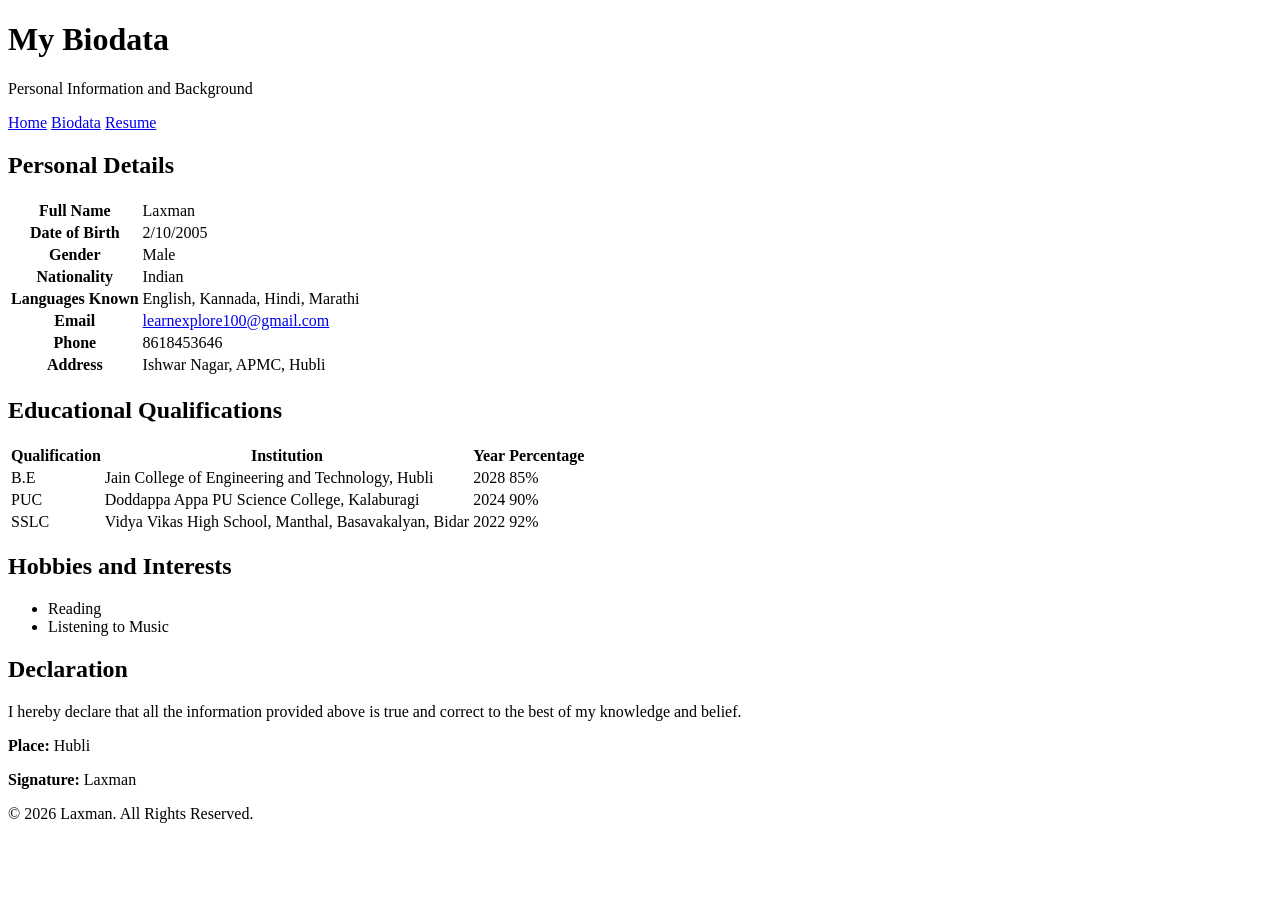
==== biodata.html @ 60fd4773 "Rename Biodata.html to biodata.html" ====
<!DOCTYPE html>
<html lang="en">
<head>
    <meta charset="UTF-8">
    <meta name="viewport" content="width=device-width, initial-scale=1.0">

    <title>Laxman | Biodata</title>

    <link rel="stylesheet" href="style.css">

    <script src="https://code.jquery.com/jquery-3.7.1.min.js"></script>
    <script src="script.js" defer></script>
</head>

<body>

    <header>
        <h1>My Biodata</h1>
        <p>Personal Information and Background</p>
    </header>

    <nav>
        <a href="index.html">Home</a>
        <a href="biodata.html" class="active">Biodata</a>
        <a href="resume.html">Resume</a>
    </nav>

    <main class="container">

        <!-- Personal Details -->

        <section class="content-box">

            <h2>Personal Details</h2>

            <table>
                <tr>
                    <th>Full Name</th>
                    <td>Laxman</td>
                </tr>

                <tr>
                    <th>Date of Birth</th>
                    <td>2/10/2005</td>
                </tr>

                <tr>
                    <th>Gender</th>
                    <td>Male</td>
                </tr>

                <tr>
                    <th>Nationality</th>
                    <td>Indian</td>
                </tr>

                <tr>
                    <th>Languages Known</th>
                    <td>English, Kannada, Hindi, Marathi</td>
                </tr>

                <tr>
                    <th>Email</th>
                    <td>
                        <a href="mailto:learnexplore100@gmail.com">
                            learnexplore100@gmail.com
                        </a>
                    </td>
                </tr>

                <tr>
                    <th>Phone</th>
                    <td>8618453646</td>
                </tr>

                <tr>
                    <th>Address</th>
                    <td>Ishwar Nagar, APMC, Hubli</td>
                </tr>
            </table>

        </section>

        <!-- Educational Details -->

        <section class="content-box">

            <h2>Educational Qualifications</h2>

            <table>
                <tr>
                    <th>Qualification</th>
                    <th>Institution</th>
                    <th>Year</th>
                    <th>Percentage</th>
                </tr>

                <tr>
                    <td>B.E</td>
                    <td>
                        Jain College of Engineering and
                        Technology, Hubli
                    </td>
                    <td>2028</td>
                    <td>85%</td>
                </tr>

                <tr>
                    <td>PUC</td>
                    <td>
                        Doddappa Appa PU Science College,
                        Kalaburagi
                    </td>
                    <td>2024</td>
                    <td>90%</td>
                </tr>

                <tr>
                    <td>SSLC</td>
                    <td>
                        Vidya Vikas High School,
                        Manthal, Basavakalyan, Bidar
                    </td>
                    <td>2022</td>
                    <td>92%</td>
                </tr>
            </table>

        </section>

        <!-- Hobbies -->

        <section class="content-box">

            <h2>Hobbies and Interests</h2>

            <ul>
                <li>Reading</li>
                <li>Listening to Music</li>
            </ul>

        </section>

        <!-- Declaration -->

        <section class="content-box">

            <h2>Declaration</h2>

            <p>
                I hereby declare that all the information
                provided above is true and correct to the
                best of my knowledge and belief.
            </p>

            <div class="signature">
                <p><strong>Place:</strong> Hubli</p>
                <p><strong>Signature:</strong> Laxman</p>
            </div>

        </section>

    </main>

    <footer>
        <p>&copy; 2026 Laxman. All Rights Reserved.</p>
    </footer>

</body>
</html>
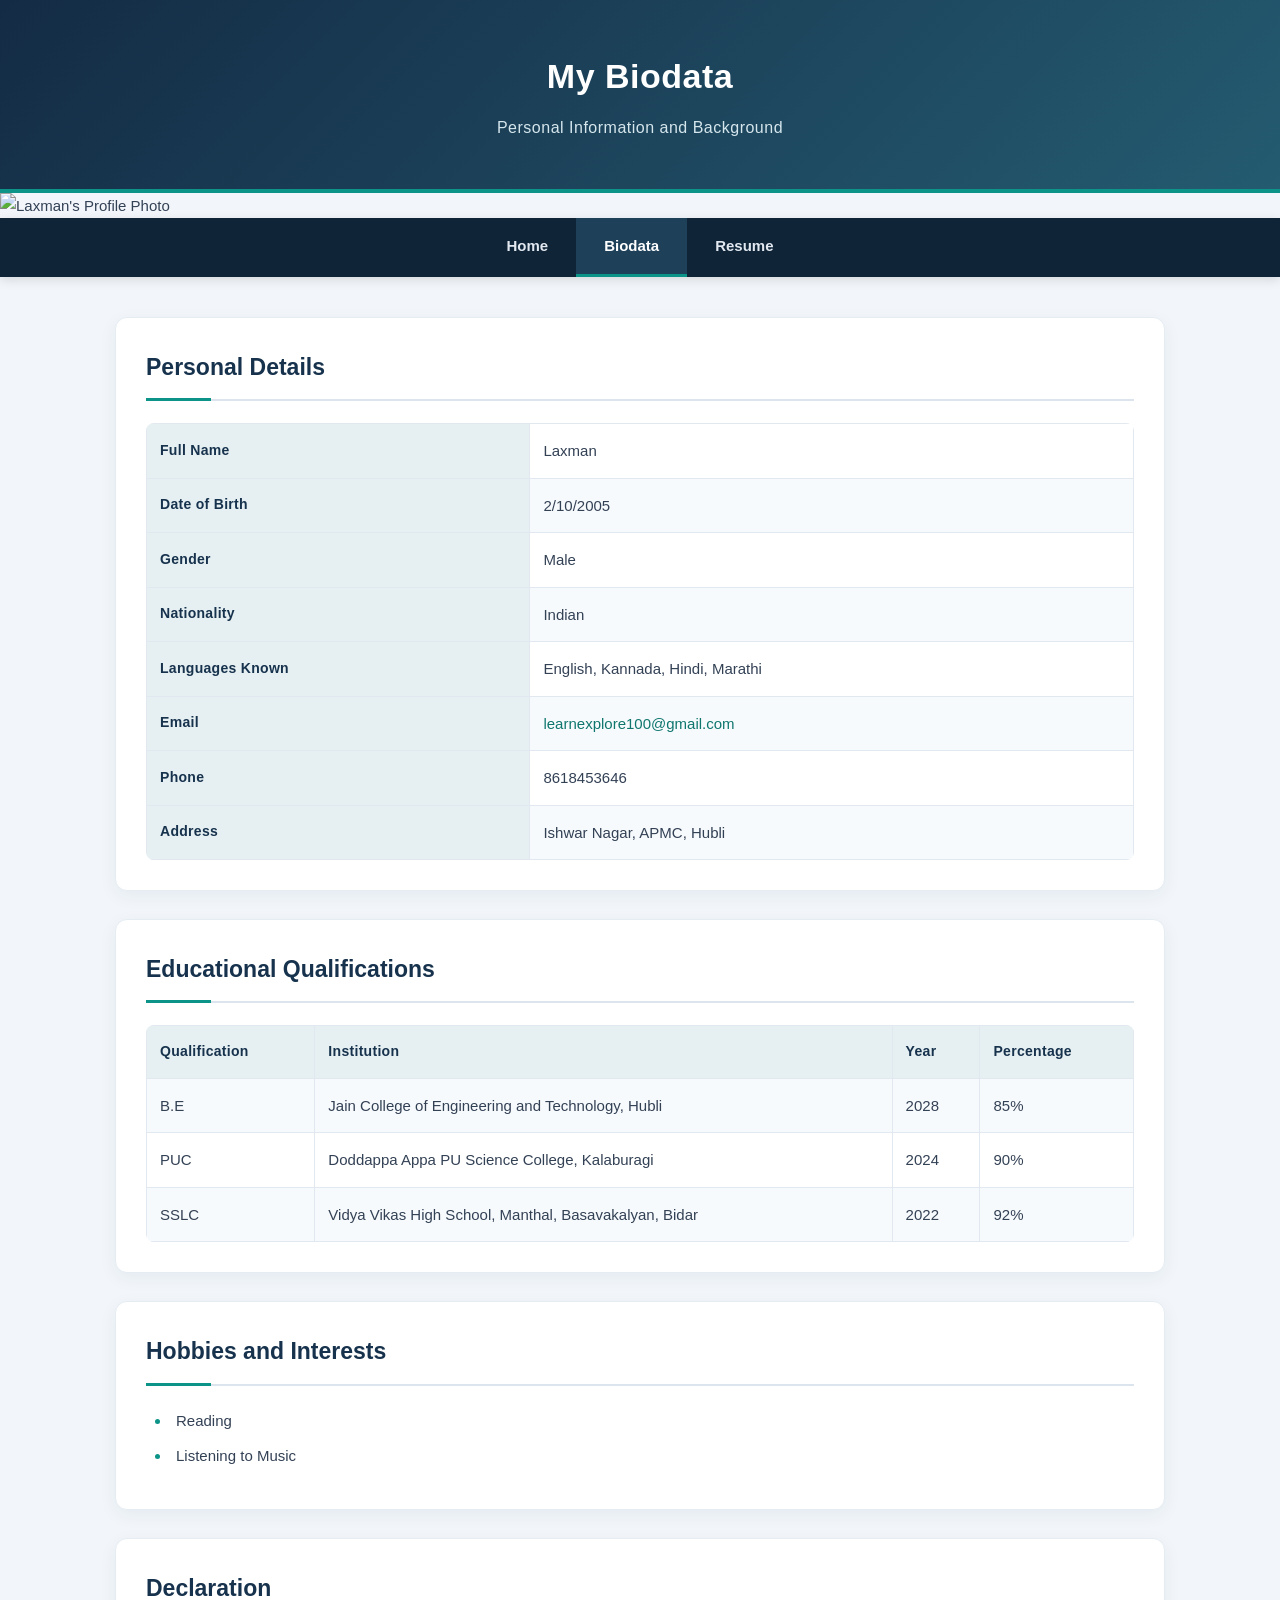
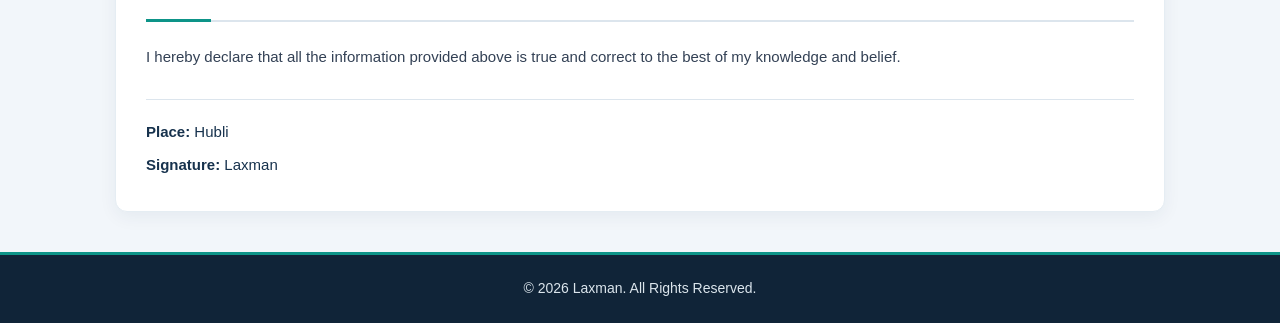
==== commit 3ee75676: "Add profile photo section to biodata.html Added a profile photo section to the biodata page." ====
--- a/biodata.html
+++ b/biodata.html
@@ -19,6 +19,11 @@
         <h1>My Biodata</h1>
         <p>Personal Information and Background</p>
     </header>
+
+    <!-- Profile Photo -->
+    <div class="profile-photo-container">
+        <img src="photo.jpg" alt="Laxman's Profile Photo" class="profile-photo">
+    </div>
 
     <nav>
         <a href="index.html">Home</a>
--- a/style.css
+++ b/style.css
@@ -0,0 +1,670 @@
+
+/* ==========================================
+   1. GLOBAL STYLING
+========================================== */
+
+* {
+    margin: 0;
+    padding: 0;
+    box-sizing: border-box;
+}
+
+:root {
+    --primary: #17324d;
+    --secondary: #245b70;
+    --accent: #0d9488;
+    --accent-light: #ccfbf1;
+    --background: #f2f6fa;
+    --white: #ffffff;
+    --text: #334155;
+    --muted: #64748b;
+    --border: #dce5ed;
+    --soft-blue: #eaf1f7;
+}
+
+body {
+    font-family: 'Segoe UI', Arial, sans-serif;
+    background: var(--background);
+    color: var(--text);
+    line-height: 1.7;
+    font-size: 15px;
+}
+
+/* ==========================================
+   2. HEADER
+========================================== */
+
+header {
+    background: linear-gradient(
+        135deg,
+        #142b45,
+        #245b70
+    );
+
+    color: var(--white);
+    text-align: center;
+    padding: 48px 20px;
+
+    border-bottom: 4px solid var(--accent);
+}
+
+header h1 {
+    font-size: 34px;
+    font-weight: 700;
+    letter-spacing: 0.5px;
+    margin-bottom: 8px;
+}
+
+header p {
+    color: #d5e6ed;
+    font-size: 16px;
+    letter-spacing: 0.5px;
+}
+
+/* ==========================================
+   3. NAVIGATION BAR
+========================================== */
+
+nav {
+    background-color: #102438;
+
+    display: flex;
+    justify-content: center;
+    align-items: center;
+    flex-wrap: wrap;
+
+    box-shadow: 0 3px 10px rgba(0,0,0,0.12);
+}
+
+nav a {
+    color: #e2e8f0;
+    text-decoration: none;
+
+    padding: 15px 28px;
+
+    font-size: 15px;
+    font-weight: 600;
+
+    border-bottom: 3px solid transparent;
+
+    transition: all 0.3s ease;
+}
+
+nav a:hover,
+nav a.active {
+    color: white;
+    background-color: #1e4059;
+    border-bottom: 3px solid var(--accent);
+}
+
+/* ==========================================
+   4. MAIN CONTENT
+========================================== */
+
+main {
+    min-height: 65vh;
+}
+
+.container {
+    width: 90%;
+    max-width: 1050px;
+    margin: 40px auto;
+}
+
+/* ==========================================
+   5. HOME PAGE HERO SECTION
+========================================== */
+
+.hero {
+    background: linear-gradient(
+        145deg,
+        #ffffff,
+        #f0fdfa
+    );
+
+    max-width: 920px;
+    width: 90%;
+
+    margin: 50px auto 35px;
+    padding: 65px 35px;
+
+    text-align: center;
+
+    border-radius: 16px;
+
+    border: 1px solid #dcebe9;
+
+    box-shadow:
+        0 8px 25px rgba(23, 50, 77, 0.08);
+}
+
+.hero h2 {
+    color: var(--primary);
+    font-size: 34px;
+    font-weight: 700;
+    margin-bottom: 20px;
+}
+
+.hero h2::after {
+    content: "";
+    display: block;
+
+    width: 65px;
+    height: 4px;
+
+    background-color: var(--accent);
+
+    margin: 12px auto 0;
+    border-radius: 5px;
+}
+
+.hero p {
+    max-width: 730px;
+    margin: 15px auto;
+    color: var(--text);
+    font-size: 16px;
+}
+
+/* Click Here Button */
+
+.btn {
+    display: inline-block;
+
+    background: linear-gradient(
+        135deg,
+        #0d9488,
+        #0f766e
+    );
+
+    color: white;
+    text-decoration: none;
+
+    padding: 13px 34px;
+    margin-top: 25px;
+
+    border-radius: 7px;
+
+    font-size: 16px;
+    font-weight: 600;
+
+    box-shadow: 0 5px 12px rgba(13,148,136,0.2);
+
+    transition: all 0.3s ease;
+}
+
+.btn:hover {
+    background: #115e59;
+
+    transform: translateY(-3px);
+
+    box-shadow: 0 8px 18px rgba(13,148,136,0.25);
+}
+
+/* ==========================================
+   6. ABOUT SECTION
+========================================== */
+
+.about {
+    text-align: center;
+
+    max-width: 820px;
+
+    margin: 35px auto;
+    padding: 30px;
+
+    background-color: white;
+
+    border-radius: 12px;
+
+    box-shadow: 0 4px 15px rgba(23,50,77,0.05);
+}
+
+.about h2 {
+    color: var(--primary);
+    margin-bottom: 15px;
+    font-size: 25px;
+}
+
+.about p {
+    color: var(--muted);
+}
+
+/* ==========================================
+   7. CONTENT BOXES
+========================================== */
+
+.content-box {
+    background-color: var(--white);
+
+    padding: 30px;
+
+    margin: 28px 0;
+
+    border-radius: 12px;
+
+    border: 1px solid #e5edf3;
+
+    box-shadow:
+        0 5px 18px rgba(23,50,77,0.06);
+
+    transition: box-shadow 0.3s ease;
+}
+
+.content-box:hover {
+    box-shadow:
+        0 8px 24px rgba(23,50,77,0.10);
+}
+
+.content-box h2 {
+    color: var(--primary);
+
+    font-size: 23px;
+
+    font-weight: 700;
+
+    border-bottom: 2px solid var(--border);
+
+    padding-bottom: 12px;
+    margin-bottom: 22px;
+
+    position: relative;
+}
+
+.content-box h2::after {
+    content: "";
+
+    position: absolute;
+
+    bottom: -2px;
+    left: 0;
+
+    width: 65px;
+    height: 3px;
+
+    background-color: var(--accent);
+}
+
+.content-box h3 {
+    color: var(--secondary);
+
+    font-size: 17px;
+
+    margin-top: 20px;
+    margin-bottom: 8px;
+}
+
+.content-box p {
+    color: var(--text);
+}
+
+/* Lists */
+
+.content-box ul {
+    padding-left: 25px;
+}
+
+.content-box li {
+    margin: 10px 0;
+    padding-left: 5px;
+    color: var(--text);
+}
+
+.content-box li::marker {
+    color: var(--accent);
+}
+
+/* ==========================================
+   8. PROFESSIONAL TABLE DESIGN
+========================================== */
+
+table {
+    width: 100%;
+
+    border-collapse: collapse;
+
+    margin-top: 15px;
+
+    background-color: white;
+
+    border-radius: 8px;
+    overflow: hidden;
+}
+
+th,
+td {
+    border: 1px solid #e1e8ef;
+
+    padding: 14px 13px;
+
+    text-align: left;
+    vertical-align: middle;
+}
+
+/* Table Headings */
+
+th {
+    background-color: #e6f0f2;
+
+    color: #17324d;
+
+    font-weight: 700;
+    font-size: 14px;
+
+    letter-spacing: 0.3px;
+}
+
+/* Alternate Rows */
+
+tr:nth-child(even) {
+    background-color: #f7fafc;
+}
+
+tr:nth-child(odd) {
+    background-color: #ffffff;
+}
+
+/* Hover Effect */
+
+tbody tr:hover,
+table tr:hover {
+    background-color: #eaf7f5;
+}
+
+/* Email Links */
+
+td a {
+    color: #0f766e;
+
+    text-decoration: none;
+    font-weight: 500;
+}
+
+td a:hover {
+    text-decoration: underline;
+}
+
+/* ==========================================
+   9. RESUME PERSONAL HEADER
+========================================== */
+
+.resume-header {
+    background: linear-gradient(
+        135deg,
+        #e5f0f4,
+        #ecfdf8
+    );
+
+    text-align: center;
+
+    padding: 35px 25px;
+
+    border-radius: 12px;
+
+    border-left: 5px solid var(--accent);
+
+    box-shadow: 0 5px 15px rgba(23,50,77,0.06);
+}
+
+.resume-header h2 {
+    color: var(--primary);
+
+    font-size: 30px;
+
+    margin-bottom: 12px;
+}
+
+.resume-header p {
+    color: #40566b;
+    margin: 4px 0;
+}
+
+.resume-header a {
+    color: #0f766e;
+    text-decoration: none;
+}
+
+.resume-header a:hover {
+    text-decoration: underline;
+}
+
+/* ==========================================
+   10. DECLARATION AND SIGNATURE
+========================================== */
+
+.signature {
+    margin-top: 30px;
+
+    padding-top: 15px;
+
+    line-height: 2.2;
+
+    border-top: 1px solid var(--border);
+}
+
+.signature p {
+    color: var(--primary);
+}
+
+/* ==========================================
+   11. PRINT / DOWNLOAD BUTTON
+========================================== */
+
+button {
+    background: linear-gradient(
+        135deg,
+        #0d9488,
+        #0f766e
+    );
+
+    color: white;
+
+    border: none;
+
+    padding: 14px 28px;
+
+    border-radius: 7px;
+
+    cursor: pointer;
+
+    font-size: 15px;
+    font-weight: 600;
+
+    transition: all 0.3s ease;
+
+    box-shadow: 0 4px 12px rgba(13,148,136,0.18);
+}
+
+button:hover {
+    background: #115e59;
+    transform: translateY(-2px);
+}
+
+.print-section {
+    text-align: center;
+    margin: 35px 0;
+}
+
+/* ==========================================
+   12. FOOTER
+========================================== */
+
+footer {
+    background-color: #102438;
+
+    color: #dbe5ec;
+
+    text-align: center;
+
+    padding: 22px;
+
+    margin-top: 40px;
+
+    border-top: 3px solid var(--accent);
+}
+
+footer p {
+    font-size: 14px;
+}
+
+/* ==========================================
+   13. RESPONSIVE DESIGN
+========================================== */
+
+@media screen and (max-width: 768px) {
+
+    header {
+        padding: 35px 15px;
+    }
+
+    header h1 {
+        font-size: 27px;
+    }
+
+    .hero {
+        padding: 40px 20px;
+    }
+
+    .hero h2 {
+        font-size: 27px;
+    }
+
+    .container {
+        width: 94%;
+    }
+
+    .content-box {
+        padding: 22px;
+    }
+}
+
+@media screen and (max-width: 600px) {
+
+    header h1 {
+        font-size: 23px;
+    }
+
+    header p {
+        font-size: 13px;
+    }
+
+    nav {
+        flex-direction: column;
+        text-align: center;
+    }
+
+    nav a {
+        width: 100%;
+        padding: 11px;
+    }
+
+    .hero {
+        width: 94%;
+        padding: 35px 18px;
+        margin: 25px auto;
+    }
+
+    .hero h2 {
+        font-size: 24px;
+    }
+
+    .hero p {
+        font-size: 14px;
+    }
+
+    .container {
+        width: 95%;
+        margin: 20px auto;
+    }
+
+    .content-box {
+        padding: 17px;
+        overflow-x: auto;
+    }
+
+    .content-box h2 {
+        font-size: 20px;
+    }
+
+    table {
+        min-width: 500px;
+    }
+
+    .resume-header {
+        padding: 23px 15px;
+        overflow-wrap: anywhere;
+    }
+
+    .resume-header h2 {
+        font-size: 25px;
+    }
+
+    .about {
+        margin: 20px;
+        padding: 22px;
+    }
+
+    .print-section button {
+        width: 100%;
+    }
+}
+
+/* ==========================================
+   14. PRINT RESUME AS PDF
+========================================== */
+
+@media print {
+
+    @page {
+        margin: 15mm;
+    }
+
+    nav,
+    header,
+    footer,
+    .print-section {
+        display: none !important;
+    }
+
+    body {
+        background: white;
+        color: black;
+        font-size: 11px;
+        line-height: 1.5;
+    }
+
+    .container {
+        width: 100%;
+        max-width: none;
+        margin: 0;
+    }
+
+    .content-box,
+    .resume-header {
+        box-shadow: none;
+        border-radius: 0;
+        margin: 12px 0;
+        padding: 15px;
+        break-inside: avoid;
+    }
+
+    .content-box h2,
+    .content-box h3,
+    .resume-header h2 {
+        color: black;
+    }
+
+    th {
+        background: #e6e6e6 !important;
+        color: black !important;
+        print-color-adjust: exact;
+    }
+
+    a {
+        color: black !important;
+        text-decoration: none;
+    }
+
+    .content-box h2::after {
+        display: none;
+    }
+}
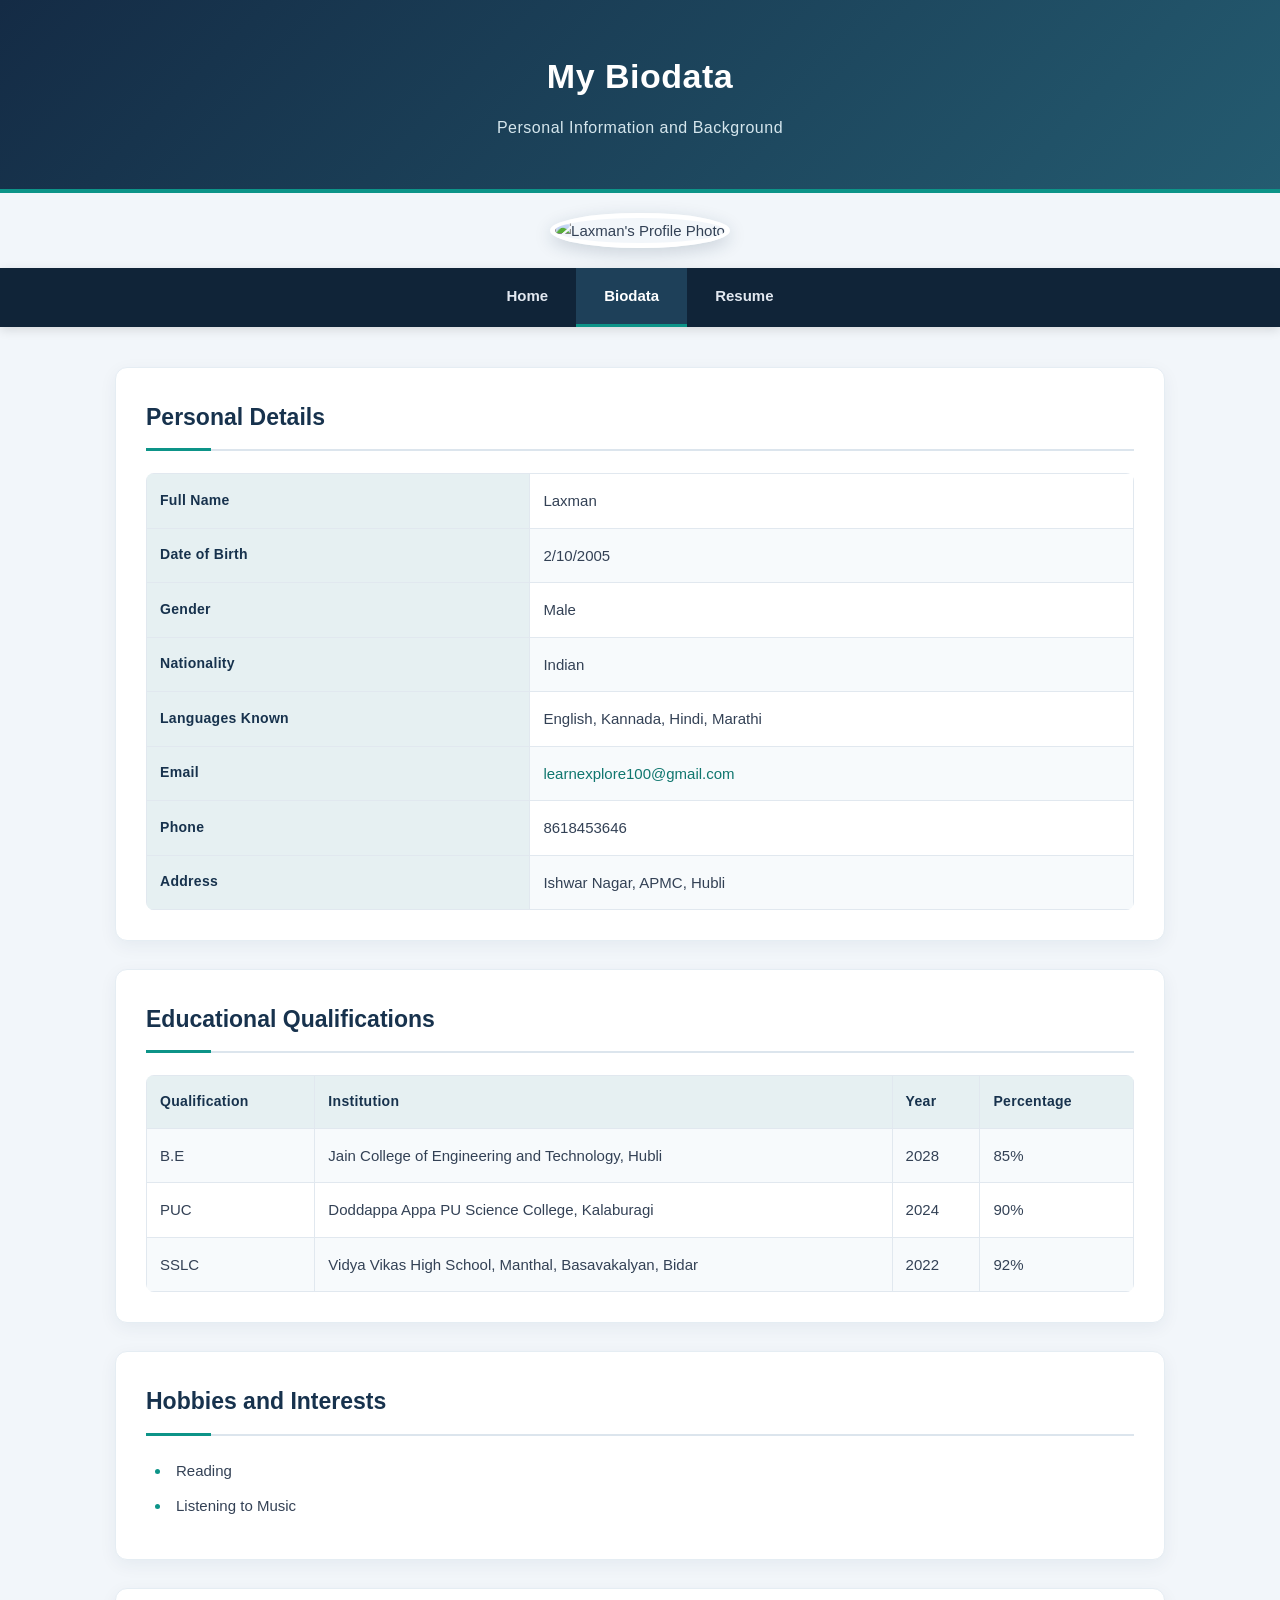
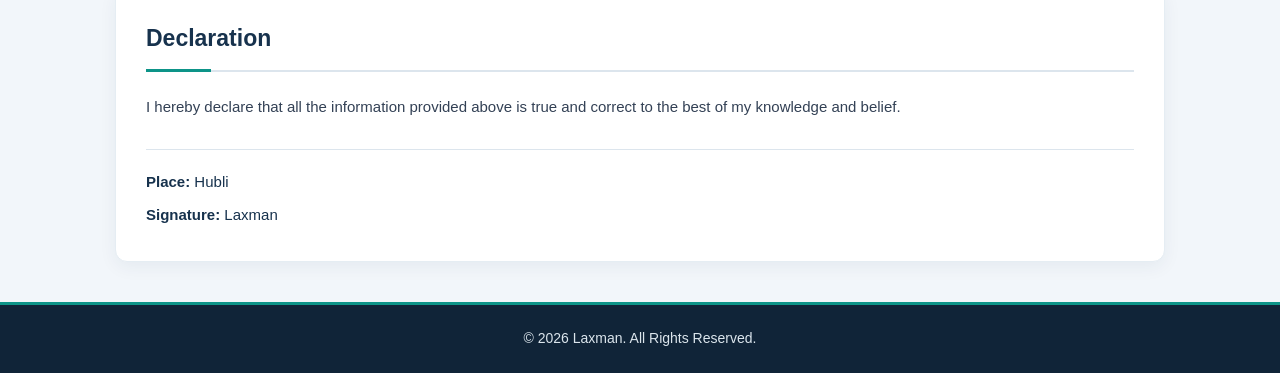
==== commit e8b4fb1a: "Update biodata.html" ====
--- a/biodata.html
+++ b/biodata.html
@@ -22,7 +22,7 @@
 
     <!-- Profile Photo -->
     <div class="profile-photo-container">
-        <img src="photo.jpg" alt="Laxman's Profile Photo" class="profile-photo">
+        <img src="photo.jpeg" alt="Laxman's Profile Photo" class="profile-photo">
     </div>
 
     <nav>
--- a/style.css
+++ b/style.css
@@ -62,6 +62,25 @@
 }
 
 /* ==========================================
+   PROFILE PHOTO
+========================================== */
+
+.profile-photo-container {
+    text-align: center;
+    padding: 20px 0;
+    background-color: var(--background);
+}
+
+.profile-photo {
+    width: 150px;
+    height: 150px;
+    object-fit: cover;
+    border-radius: 50%;
+    border: 5px solid white;
+    box-shadow: 0 5px 18px rgba(23,50,77,0.18);
+}
+
+/* ==========================================
    3. NAVIGATION BAR
 ========================================== */
 
@@ -606,6 +625,12 @@
     .print-section button {
         width: 100%;
     }
+
+    /* Profile Photo Mobile Size */
+    .profile-photo {
+        width: 120px;
+        height: 120px;
+    }
 }
 
 /* ==========================================
@@ -622,6 +647,11 @@
     header,
     footer,
     .print-section {
+        display: none !important;
+    }
+
+    /* Hide Profile Photo While Printing */
+    .profile-photo-container {
         display: none !important;
     }
 
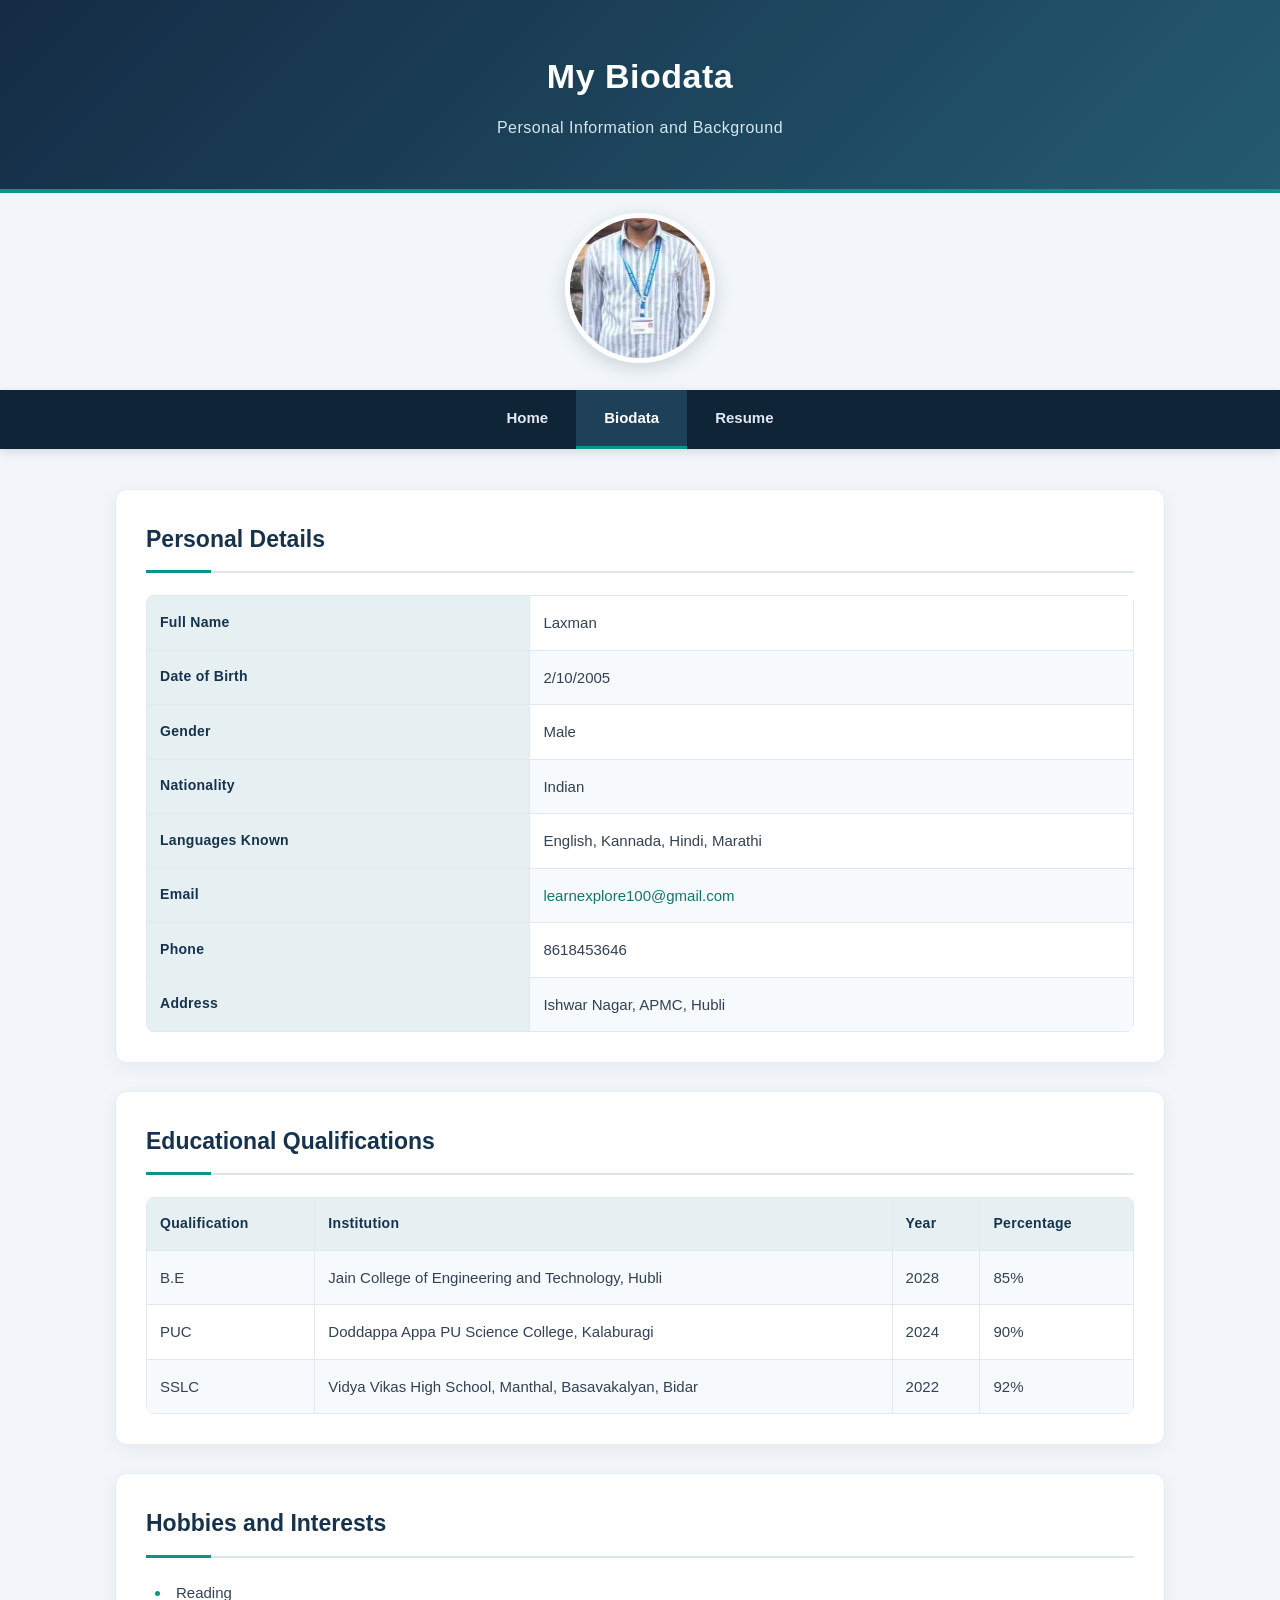
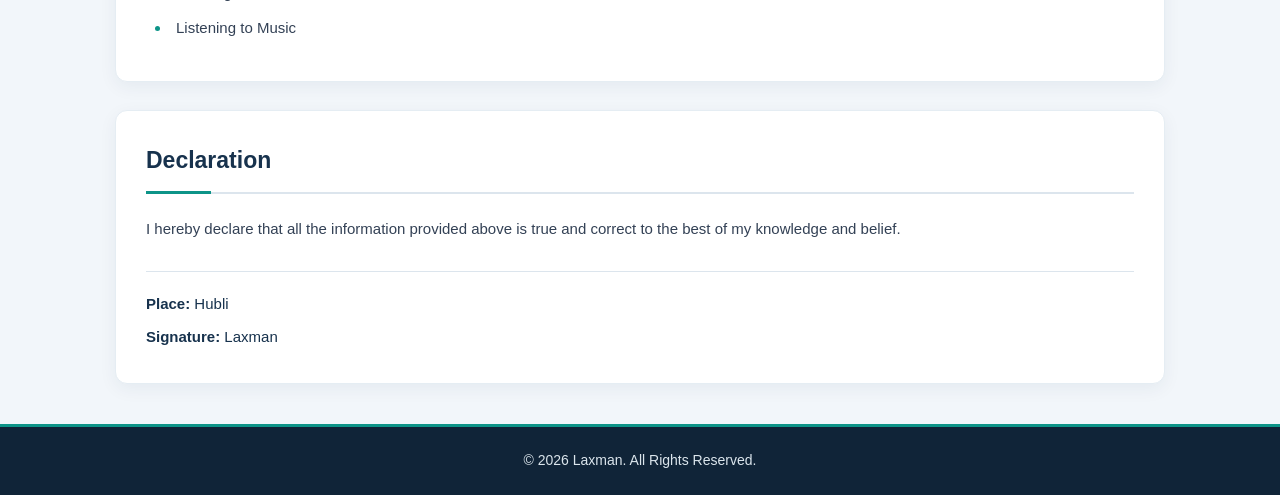
==== commit 04b05af5: "Update biodata.html" ====
--- a/biodata.html
+++ b/biodata.html
@@ -22,7 +22,7 @@
 
     <!-- Profile Photo -->
     <div class="profile-photo-container">
-        <img src="photo.jpeg" alt="Laxman's Profile Photo" class="profile-photo">
+        <img src="photo.jpg" alt="Laxman's Profile Photo" class="profile-photo">
     </div>
 
     <nav>
